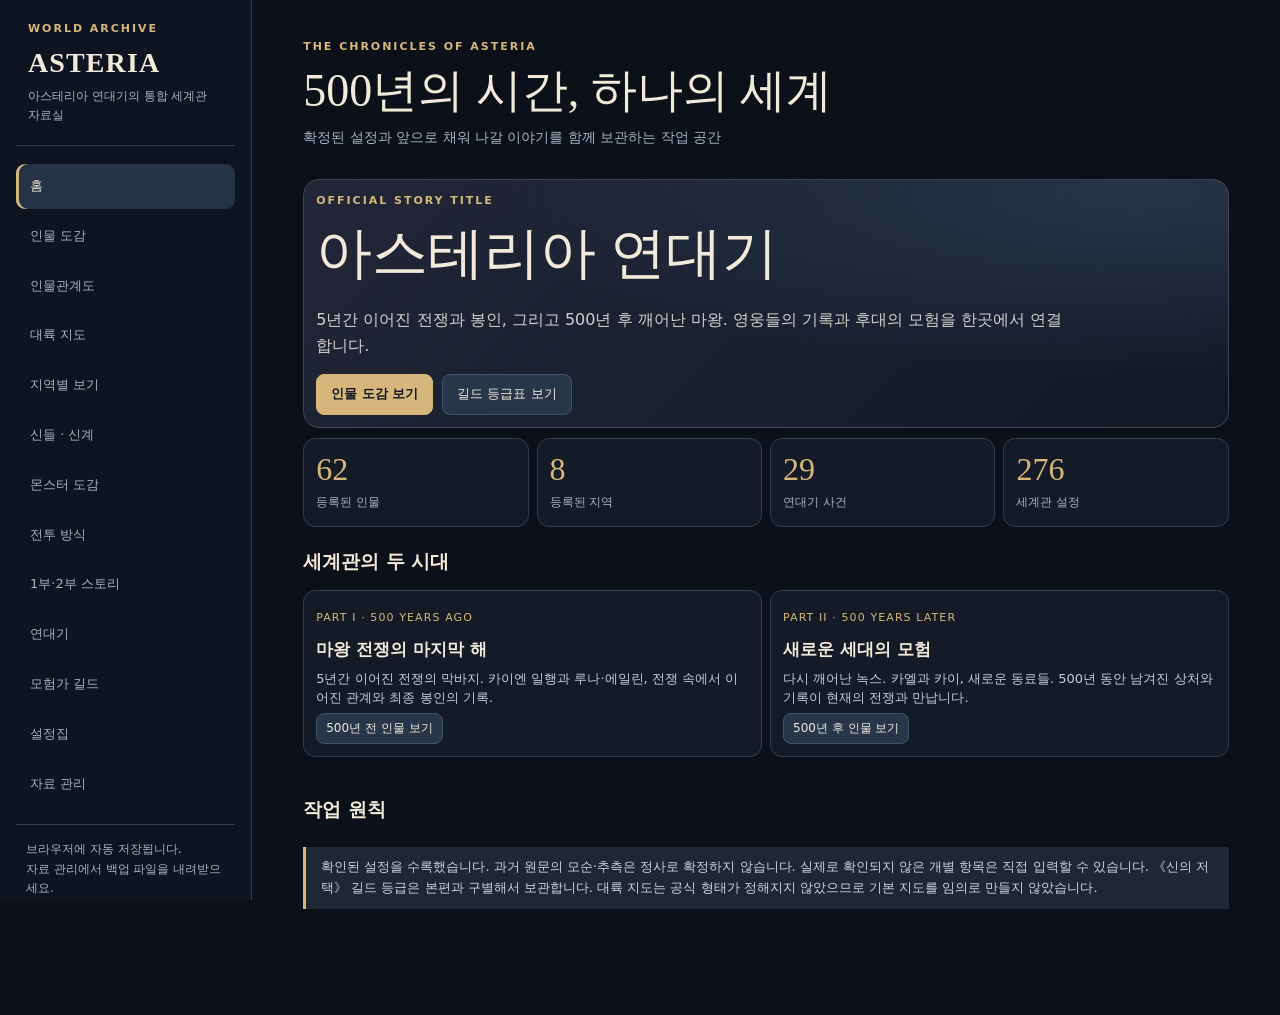
==== pc/index.html @ f77a3632 "Publish the desktop Asteria archive" ====
<!doctype html><html lang="ko"><head><meta charset="utf-8"><meta name="viewport" content="width=device-width,initial-scale=1"><title>아스테리아 연대기 · 세계관 아카이브</title><style>
:root{--bg:#0c1018;--panel:#141b27;--panel2:#192333;--line:#303d50;--ink:#f1e9d9;--muted:#a5b1c0;--gold:#d6b77a;--blue:#8eafd9;--danger:#eab0aa}*{box-sizing:border-box}body{margin:0;background:var(--bg);color:var(--ink);font-family:Inter,Pretendard,'Noto Sans KR',system-ui,sans-serif;line-height:1.6}button,input,textarea,select{font:inherit}button{cursor:pointer}button:focus-visible,input:focus-visible,textarea:focus-visible,select:focus-visible{outline:2px solid var(--gold);outline-offset:2px}.app{display:grid;grid-template-columns:252px minmax(0,1fr);min-height:100vh}.sidebar{position:sticky;top:0;height:100vh;border-right:1px solid var(--line);background:#0f1520;padding:28px 16px;display:flex;flex-direction:column;gap:18px}.brand{padding:10px 12px 20px;border-bottom:1px solid var(--line)}.brand small,.eyebrow{display:block;color:var(--gold);letter-spacing:.18em;font-size:11px;font-weight:700}.brand h1{font:700 28px/1.25 Georgia,serif;letter-spacing:.04em;margin:8px 0}.brand p{color:var(--muted);font-size:12px;margin:0}.nav{display:grid;gap:5px}.nav button{border:0;border-radius:9px;background:transparent;color:var(--muted);text-align:left;padding:12px 14px}.nav button:hover,.nav button.active{color:var(--ink);background:#263246}.nav button.active{box-shadow:inset 3px 0 var(--gold)}.sidebar-foot{margin-top:auto;color:var(--muted);font-size:12px;padding:15px 10px;border-top:1px solid var(--line)}main{padding:38px clamp(20px,4vw,66px) 90px;min-width:0;max-width:1700px;width:100%;margin:auto}.top{display:flex;justify-content:space-between;align-items:flex-start;gap:20px;margin-bottom:30px}.top h2{font:500 clamp(30px,4vw,46px)/1.23 Georgia,'Noto Serif KR',serif;margin:8px 0 8px}.top p{color:var(--muted);margin:0;font-size:14px}.actions,.tools{display:flex;flex-wrap:wrap;align-items:center;gap:9px}.btn{background:#293549;border:1px solid #43526b;color:var(--ink);border-radius:8px;padding:9px 14px;font-size:13px}.btn:hover{border-color:var(--gold)}.btn.primary{background:var(--gold);border-color:var(--gold);color:#151922;font-weight:750}.btn.danger{color:var(--danger);border-color:#83575a}.btn.small{padding:5px 9px;font-size:12px}.hero{padding:clamp(25px,4vw,55px);border:1px solid #424250;border-radius:16px;background:radial-gradient(ellipse at 90% 5%,#28344a,transparent 55%),linear-gradient(135deg,#222637,#121a26);margin-bottom:24px}.hero h3{font:500 clamp(30px,4.5vw,56px)/1.34 Georgia,'Noto Serif KR',serif;max-width:820px;margin:15px 0}.hero p{color:#d3cfcb;max-width:760px}.stats,.cards{display:grid;grid-template-columns:repeat(4,minmax(0,1fr));gap:14px}.stat,.panel,.char-card,.list-card{background:var(--panel);border:1px solid var(--line);border-radius:12px}.stat{padding:20px}.stat strong{display:block;color:var(--gold);font:500 32px Georgia,serif}.stat span{font-size:12px;color:var(--muted)}.section-head{display:flex;gap:12px;justify-content:space-between;align-items:center;margin:34px 0 15px}.section-head h3{font-size:19px;margin:0;font-weight:650}.section-head p{font-size:12px;color:var(--muted);margin:0}.panel{padding:22px;margin-bottom:18px}.two{display:grid;grid-template-columns:1fr 1fr;gap:16px}.three{display:grid;grid-template-columns:repeat(3,minmax(0,1fr));gap:16px}.minor{color:var(--muted);font-size:13px}.kicker{color:var(--gold);letter-spacing:.1em;font-size:11px}.panel h4,.list-card h4{margin:5px 0 9px;font-size:17px}.panel p,.list-card p{margin:5px 0;color:#c6cdd6;font-size:13px;white-space:pre-wrap}.list-card{padding:18px}.list-card .meta{color:var(--blue);font-size:12px}.search{width:min(450px,100%);background:#111923;border:1px solid var(--line);color:var(--ink);border-radius:9px;padding:11px 14px}.filter{background:#111923;color:var(--ink);border:1px solid var(--line);padding:10px;border-radius:9px}.character-grid{display:grid;grid-template-columns:repeat(auto-fill,minmax(225px,1fr));gap:16px}.char-card{overflow:hidden;cursor:pointer;transition:transform .18s,border-color .18s}.char-card:hover{transform:translateY(-3px);border-color:var(--gold)}.portrait{height:240px;background:linear-gradient(145deg,#293952,#101620);display:grid;place-items:center;overflow:hidden;color:#8e9eb1;font:400 55px Georgia,serif}.portrait img{width:100%;height:100%;object-fit:cover}.char-body{padding:16px}.char-body h4{margin:7px 0;font-size:17px}.char-body p{margin:4px 0;color:var(--muted);font-size:12px}.chips{display:flex;gap:6px;flex-wrap:wrap}.chip{display:inline-flex;border:1px solid #4b5870;border-radius:5px;color:#cbd7e7;padding:2px 7px;font-size:11px}.chip.gold{border-color:#73654f;color:var(--gold)}.map-stage{position:relative;min-height:420px;border:1px dashed #59677b;border-radius:12px;overflow:hidden;background:radial-gradient(#203044 1px,transparent 1px) 0 0/25px 25px,#111b28;display:flex;justify-content:center;align-items:center}.map-stage img.map-image{width:100%;display:block;height:auto;max-height:760px;object-fit:contain}.map-stage.empty{min-height:490px}.map-hint{text-align:center;color:var(--muted);padding:30px;pointer-events:none}.map-hint strong{display:block;color:var(--ink);font-size:20px}.pin{position:absolute;transform:translate(-50%,-100%);border:1px solid #eee0c1;background:#d5b77a;color:#15202d;border-radius:20px 20px 20px 3px;padding:6px 10px;font-weight:700;font-size:12px;white-space:nowrap;max-width:190px;overflow:hidden;text-overflow:ellipsis;z-index:2}.pin:hover{background:#fff0c5}.map-stage.add-pin{cursor:crosshair}.map-wrap{position:relative}.map-caption{font-size:12px;color:var(--muted);margin:9px 0}.table-scroll{overflow:auto}.ranks{border-collapse:collapse;width:100%;min-width:620px}.ranks th,.ranks td{padding:12px 14px;border-bottom:1px solid var(--line);text-align:left;font-size:13px}.ranks th{color:var(--gold);font-size:12px;background:#1c2738}.ranks tr:hover td{background:#1b2737}.rank{font-weight:750;color:var(--gold);font-family:Georgia,serif}.hint{border-left:3px solid var(--gold);padding:10px 15px;background:#1e2734;color:#cbd3dc;font-size:13px;margin:16px 0}.detail-hero{display:grid;grid-template-columns:270px minmax(0,1fr);gap:24px}.detail-hero .portrait{height:360px;border-radius:10px}.field{display:grid;grid-template-columns:110px 1fr;gap:10px;border-bottom:1px solid var(--line);padding:9px 0;font-size:13px}.field b{color:var(--muted);font-weight:500}.field span{white-space:pre-wrap}.text-areas{display:grid;grid-template-columns:repeat(2,minmax(0,1fr));gap:14px;margin-top:18px}.text-areas .panel{margin:0}dialog{width:min(740px,calc(100vw - 24px));max-height:90vh;overflow:auto;border:1px solid #596781;border-radius:14px;background:#151d2a;color:var(--ink);padding:25px}dialog::backdrop{background:#000b;backdrop-filter:blur(3px)}dialog h3{font-size:22px;margin:0 0 16px}form .form-grid{display:grid;grid-template-columns:1fr 1fr;gap:13px}.form-field{display:flex;flex-direction:column;gap:6px;font-size:12px;color:#c6d0df}.form-field.wide{grid-column:1/-1}.form-field input,.form-field textarea,.form-field select{width:100%;border:1px solid #47556b;background:#0f1621;color:var(--ink);padding:10px;border-radius:8px}.form-field textarea{resize:vertical;min-height:90px}.dialog-actions{display:flex;justify-content:flex-end;gap:8px;margin-top:20px}.file-label{display:inline-flex;align-items:center;gap:8px}.file-label input{display:none}.empty-state{padding:55px 20px;border:1px dashed var(--line);color:var(--muted);text-align:center;border-radius:12px}.flash{position:fixed;bottom:20px;right:20px;background:#35475d;border:1px solid #b8c5d7;color:white;padding:12px 18px;border-radius:8px;z-index:100;max-width:370px;box-shadow:0 8px 30px #0008}.hide{display:none!important}@media(max-width:1050px){.app{grid-template-columns:1fr}.sidebar{position:static;height:auto;padding:12px 18px}.brand{padding:5px 0 12px}.brand h1{font-size:21px}.nav{display:flex;overflow:auto}.nav button{white-space:nowrap;padding:9px 12px}.sidebar-foot{display:none}main{padding:26px 18px 70px}.stats{grid-template-columns:repeat(2,1fr)}}@media(max-width:700px){.top{display:block}.top .actions{margin-top:16px}.two,.three,.text-areas,.detail-hero{grid-template-columns:1fr}.detail-hero .portrait{height:300px}.stats{gap:8px}.stat{padding:13px}.character-grid{grid-template-columns:repeat(2,minmax(0,1fr));gap:9px}.portrait{height:175px}.char-body{padding:10px}.char-body h4{font-size:14px}form .form-grid{grid-template-columns:1fr}.map-stage.empty{min-height:330px}}
.concept-tag{display:none!important;font-size:10px;color:#69727f;display:block;padding:3px 0 6px}.detail-hero .concept-tag{grid-column:2}.char-card .concept-tag{font-size:9px}.portrait img{width:100%;height:100%;object-fit:cover}.map-caption strong{color:#9c6130}.family-note{font-size:12px;color:#657079}.country-label{font-size:12px;color:var(--gold)!important;margin-top:4px!important} .char-card .portrait img{display:block}.list-card p{white-space:pre-wrap}.panel h3{margin:4px 0 12px;font-size:21px}.nav button{font-size:13px} .char-card .char-body p{white-space:pre-wrap}
/* Illustrated continent map labels */
#mapStage .atlas-map-label{position:absolute;transform:translate(-50%,-50%);z-index:2;pointer-events:none;display:flex;flex-direction:column;align-items:center;min-width:105px;max-width:190px;padding:7px 11px;border:1px solid rgba(245,216,150,.85);border-radius:8px;background:rgba(12,28,38,.84);box-shadow:0 4px 16px rgba(0,0,0,.45);color:#fff5d7;text-align:center;backdrop-filter:blur(3px)}
#mapStage .atlas-map-label strong{font-size:clamp(10px,1.25vw,17px);font-weight:800;letter-spacing:-.03em;line-height:1.25}
#mapStage .atlas-map-label small{font-size:clamp(8px,.85vw,11px);opacity:.82;line-height:1.3;margin-top:3px}
@media(max-width:700px){#mapStage .atlas-map-label{min-width:55px;max-width:80px;padding:3px 4px;border-radius:4px}#mapStage .atlas-map-label strong{font-size:8px}#mapStage .atlas-map-label small{display:none}}
.atlas-neighbor-line{position:absolute;inset:0;width:100%;height:100%;z-index:1;pointer-events:none}.atlas-map-label{z-index:3!important}
.city-atlas{margin-top:13px;padding:13px;border:1px solid rgba(200,190,160,.22);border-radius:10px;background:rgba(0,0,0,.12)}.city-grid{display:grid;grid-template-columns:repeat(auto-fit,minmax(190px,1fr));gap:9px;margin-top:10px}.city-tile{padding:12px;border:1px solid rgba(200,190,160,.18);border-radius:8px;background:rgba(255,255,255,.025)}.city-tile strong{display:block;font-size:15px}.city-tile small{display:block;margin:4px 0 8px;color:var(--gold)}.city-tile p{margin:0;font-size:12px;line-height:1.6}.atlas-city-list{display:grid;grid-template-columns:repeat(auto-fit,minmax(310px,1fr));gap:12px}.atlas-city-list .panel{margin:0}.atlas-city-list .city-grid{grid-template-columns:repeat(auto-fit,minmax(160px,1fr))}
.atlas-map-link{pointer-events:auto!important;appearance:none;cursor:pointer;font:inherit;color:inherit;border:1px solid rgba(247,220,162,.7);background:rgba(18,26,28,.88);padding:7px 10px;z-index:5;max-width:150px;text-align:center;transition:transform .15s,background .15s}.atlas-map-link:hover,.atlas-map-link:focus-visible{transform:translate(-50%,-50%) scale(1.08);background:#283b3b;outline:2px solid #e9c88a}.atlas-map-link strong{display:block}.atlas-map-link small{display:block;font-size:10px}.atlas-city-list .panel button{margin-top:10px}@media(max-width:650px){.atlas-map-link{padding:4px 5px;max-width:100px;font-size:10px}.atlas-map-link small{display:none}}

/* 카르반 도시별 상세 현황 — 기존 국가별 카드 그리드 유지 */
.city-provenance{font-size:12px;line-height:1.7;opacity:.82;margin:9px 0 2px}
.city-facts{display:grid;gap:8px;margin-top:12px;padding-top:10px;border-top:1px solid rgba(200,190,160,.18)}
.city-fact{display:flex;flex-direction:column;gap:3px;font-size:12px;line-height:1.65}
.city-fact b{color:var(--gold);font-size:11px;font-weight:650}
.city-fact span{overflow-wrap:anywhere}

/* 리엔느는 독립 엘프 마을의 옛터이며 국가가 아니다. */
#mapStage .atlas-ruin-label{border:1px dashed rgba(172,213,159,.9);background:rgba(11,35,22,.86);color:#c9e3c2;min-width:98px;max-width:146px;z-index:6!important}
#mapStage .atlas-ruin-label strong{font-size:clamp(10px,1.1vw,14px)}
.independent-ruins{border-color:rgba(149,190,148,.45)!important}
.independent-ruins h3{color:#c9e3c2}
.city-facts{display:grid;gap:8px;margin-top:12px;padding-top:10px;border-top:1px solid rgba(200,190,160,.18)}
.city-fact{display:flex;flex-direction:column;gap:3px;font-size:12px;line-height:1.65}
.city-fact b{color:var(--gold);font-size:11px;font-weight:650}
.city-fact span{overflow-wrap:anywhere}
</style><style id="relationship-styles">
.rel-toolbar{display:flex;flex-wrap:wrap;gap:10px;align-items:center;margin:14px 0}.rel-toolbar select,.rel-toolbar input{background:#192333;color:#f1e9d9;border:1px solid #44536a;border-radius:8px;padding:9px;max-width:260px}.rel-canvas{position:relative;min-height:530px;overflow:auto;border:1px solid #34445c;border-radius:14px;background:radial-gradient(circle at 50% 30%,#1b2c43,#0c1422 75%);margin:14px 0}.rel-board{position:relative;min-width:800px;min-height:530px}.rel-lines{position:absolute;inset:0;width:100%;height:100%;pointer-events:none}.rel-node{position:absolute;width:146px;min-height:78px;transform:translate(-50%,-50%);padding:9px 7px;text-align:center;background:#172538;border:1px solid #b69a67;border-radius:12px;box-shadow:0 6px 20px #0008;cursor:pointer;color:#f4e9d4}.rel-node img{width:38px;height:38px;object-fit:cover;border-radius:50%;display:block;margin:0 auto 4px}.rel-node strong{display:block;font-size:12px;line-height:1.3}.rel-node small{display:block;color:#aabbd0;font-size:10px}.rel-node:hover{border-color:#ffe0a3;background:#263b57}.rel-records{display:grid;grid-template-columns:repeat(auto-fit,minmax(260px,1fr));gap:10px}.rel-record{border:1px solid #34445c;border-radius:10px;padding:12px;background:#151f2f}.rel-record p{margin:5px 0;color:#b6c4d5;font-size:13px}.rel-record button{margin:4px 5px 0 0}.rel-empty{padding:30px;text-align:center;color:#aabbd0}.rel-legend{color:#c5b99f;font-size:12px;margin-top:8px}
</style><style id="archive-density-20261123">
:root{--archive-density:1} .main,.content,main{max-width:none!important} .panel,.card,.stat,.hero{padding:12px!important} .grid,.cards,.stats,.two{gap:8px!important} .panel p,.card p{line-height:1.46!important;margin:5px 0!important} h1,h2,h3,h4{margin-top:7px!important;margin-bottom:7px!important} .section-title,.section-head{margin:12px 0 7px!important} .hero{margin-bottom:10px!important} .stats{margin:10px 0!important} .sidebar{padding-top:10px!important} .app{gap:0!important} button{min-height:30px} @media(max-width:720px){.panel,.card{padding:10px!important}}
</style><style>.monster-tools{display:flex;gap:8px;align-items:center;flex-wrap:wrap;margin:8px 0 12px}.monster-tools input{min-width:220px;flex:1;background:#192333;color:#f1e9d9;border:1px solid #475569;border-radius:8px;padding:9px}.monster-tools select{background:#192333;color:#f1e9d9;border:1px solid #475569;border-radius:8px;padding:9px}.monster-grid{display:grid;grid-template-columns:repeat(auto-fill,minmax(250px,1fr));gap:9px}.monster-card{background:#141b27;border:1px solid #344155;border-radius:10px;padding:13px}.monster-card h3{font-size:17px;margin:5px 0 8px;color:#f1e9d9}.monster-card p{font-size:12px;margin:5px 0;line-height:1.5}.monster-card b{color:#d6b77a}.monster-heading{display:flex;justify-content:space-between;gap:8px}.monster-no{color:#a5b1c0;font-size:11px}.monster-grade{color:#f4db9e;background:#273448;padding:2px 8px;border-radius:5px;font-size:11px}.culture-box{padding:10px 12px;margin:8px 0;background:#192333;border-left:3px solid #d6b77a;border-radius:6px}.culture-box p{margin:5px 0;font-size:13px}.culture-box b{color:#d6b77a}.map-image{object-fit:contain!important}</style><style>.monster-grid{grid-template-columns:repeat(auto-fill,minmax(290px,1fr))!important;gap:9px!important}.monster-detail-card{padding:14px!important}.monster-detail-card h3{margin:5px 0 8px!important}.monster-detail-card p{margin:5px 0!important}.monster-facts{display:grid;grid-template-columns:1fr 1fr;gap:4px 9px;margin-top:9px}.monster-facts span{font-size:12px;line-height:1.5;color:var(--muted);border-top:1px solid var(--line);padding-top:4px;overflow-wrap:anywhere}.monster-facts span b{color:var(--gold);display:block;font-size:11px}.monster-facts span:nth-last-child(-n+2){grid-column:span 2}@media(max-width:650px){.monster-facts{grid-template-columns:1fr}.monster-facts span:nth-last-child(-n+2){grid-column:auto}}</style><style>
:root{--bestiary-ink:#f4ebd7;--bestiary-gold:#d7b678}
.monster-grid{grid-template-columns:repeat(auto-fill,minmax(285px,1fr));gap:15px!important}
.monster-detail-card{padding:0!important;overflow:hidden;border-radius:15px!important;background:linear-gradient(145deg,#19242b,#111b23)!important;border:1px solid #47514f!important;box-shadow:0 12px 26px #0004;transition:transform .2s,box-shadow .2s}
.monster-detail-card:hover{transform:translateY(-3px);box-shadow:0 18px 34px #0007}
.monster-detail-card>.monster-heading,.monster-detail-card>h3,.monster-detail-card>.monster-hab,.monster-detail-card>p,.monster-detail-card>.monster-facts{margin-left:15px!important;margin-right:15px!important}
.monster-detail-card>.monster-facts{margin-bottom:16px!important}
.monster-art{position:relative;width:100%;aspect-ratio:1.5;overflow:hidden;background:#26333b}
.monster-art img{display:block;width:100%;height:100%;object-fit:cover}
.monster-art-note{position:absolute;bottom:8px;right:8px;padding:4px 8px;background:#0b1722c9;color:#e9ddc5;font-size:10px;border-radius:5px}
.monster-detail-card h3{font-size:19px!important;color:var(--bestiary-ink);margin-top:9px!important}
.monster-facts{display:grid!important;grid-template-columns:1fr 1fr;gap:7px!important}
.monster-facts>span{background:#ffffff09;border:1px solid #ffffff14;border-radius:7px;padding:8px;line-height:1.55}
.monster-facts b{display:block;color:var(--bestiary-gold);font-size:11px;margin-bottom:4px}
@media(max-width:640px){.monster-grid{grid-template-columns:1fr}.monster-facts{grid-template-columns:1fr 1fr}}
</style></head><body><div class="app"><aside class="sidebar"><div class="brand"><small>WORLD ARCHIVE</small><h1>ASTERIA</h1><p>아스테리아 연대기의 통합 세계관 자료실</p></div><nav id="nav" class="nav"></nav><div class="sidebar-foot">브라우저에 자동 저장됩니다.<br>자료 관리에서 백업 파일을 내려받으세요.</div></aside><main id="main"></main></div><dialog id="editor"></dialog><input type="file" id="godImageFile" accept="image/*" style="display:none">
<input id="charImageFile" type="file" accept="image/*" hidden><input id="mapImageFile" type="file" accept="image/*" hidden><input id="restoreFile" type="file" accept="application/json,.json" hidden><div id="flash" class="flash hide"></div><script src="assets/js/app.js"></script></body></html>
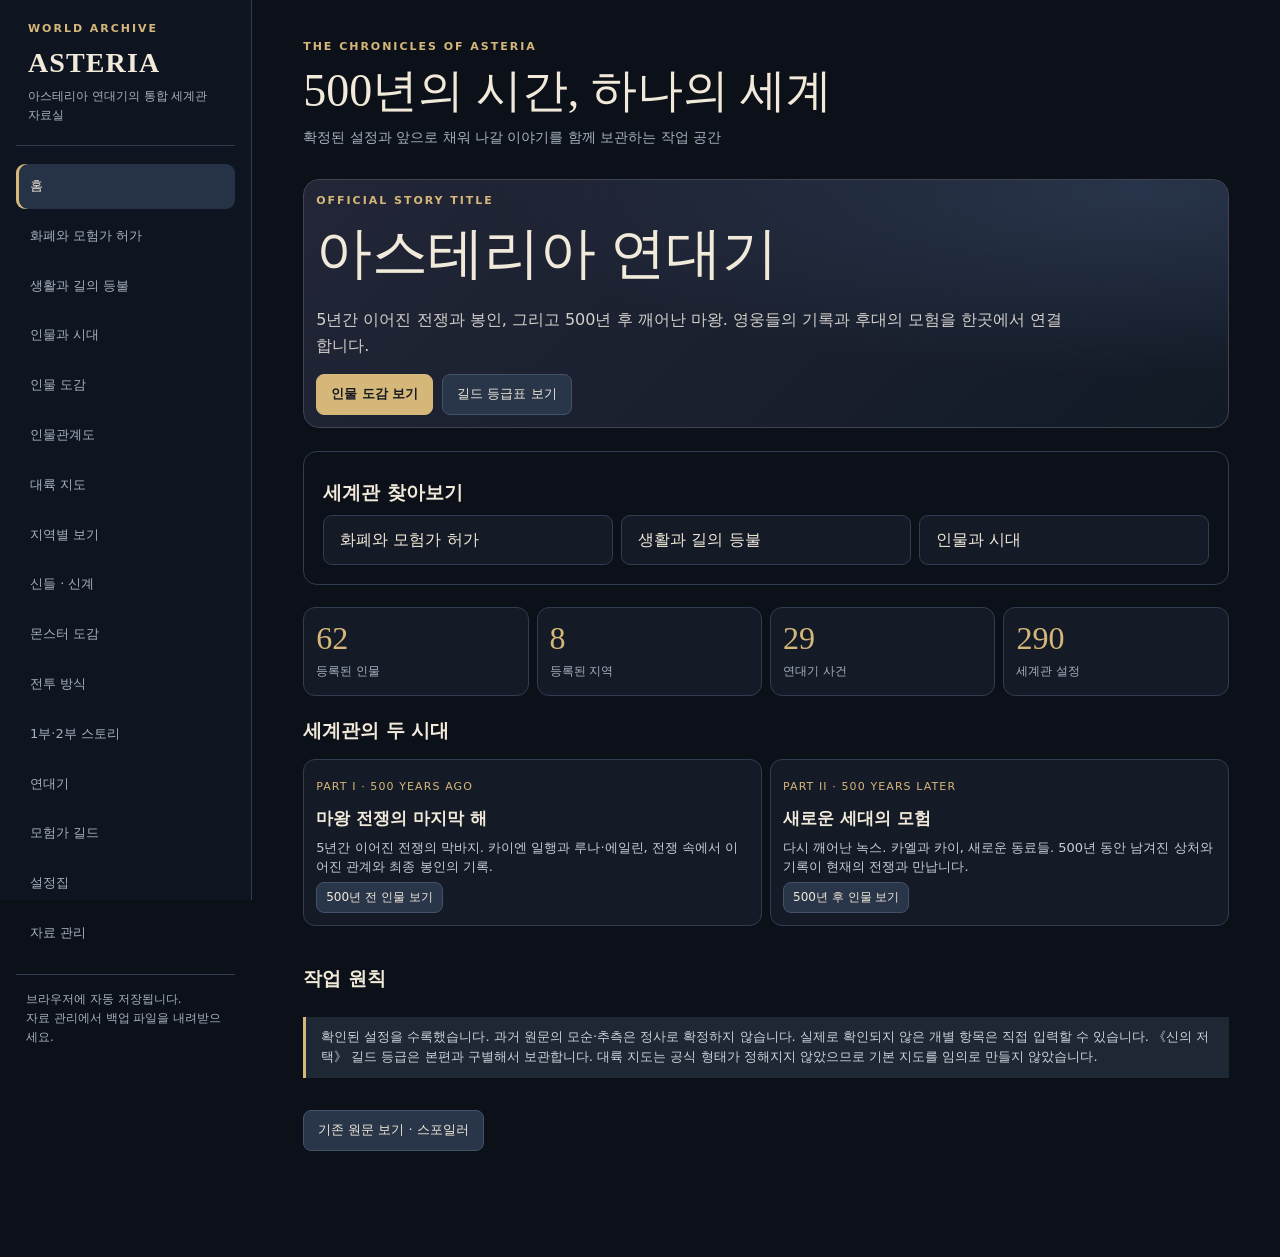
==== commit 62d5ae38: "독자용 세계관 목차, 생활 제도와 인물 설정 반영" ====
--- a/pc/index.html
+++ b/pc/index.html
@@ -45,5 +45,5 @@
 .monster-facts>span{background:#ffffff09;border:1px solid #ffffff14;border-radius:7px;padding:8px;line-height:1.55}
 .monster-facts b{display:block;color:var(--bestiary-gold);font-size:11px;margin-bottom:4px}
 @media(max-width:640px){.monster-grid{grid-template-columns:1fr}.monster-facts{grid-template-columns:1fr 1fr}}
-</style></head><body><div class="app"><aside class="sidebar"><div class="brand"><small>WORLD ARCHIVE</small><h1>ASTERIA</h1><p>아스테리아 연대기의 통합 세계관 자료실</p></div><nav id="nav" class="nav"></nav><div class="sidebar-foot">브라우저에 자동 저장됩니다.<br>자료 관리에서 백업 파일을 내려받으세요.</div></aside><main id="main"></main></div><dialog id="editor"></dialog><input type="file" id="godImageFile" accept="image/*" style="display:none">
-<input id="charImageFile" type="file" accept="image/*" hidden><input id="mapImageFile" type="file" accept="image/*" hidden><input id="restoreFile" type="file" accept="application/json,.json" hidden><div id="flash" class="flash hide"></div><script src="assets/js/app.js"></script></body></html>
+</style><link rel="stylesheet" href="../assets/css/chronicle-guide.css"></head><body><div class="app"><aside class="sidebar"><div class="brand"><small>WORLD ARCHIVE</small><h1>ASTERIA</h1><p>아스테리아 연대기의 통합 세계관 자료실</p></div><nav id="nav" class="nav"></nav><div class="sidebar-foot">브라우저에 자동 저장됩니다.<br>자료 관리에서 백업 파일을 내려받으세요.</div></aside><main id="main"></main></div><dialog id="editor"></dialog><input type="file" id="godImageFile" accept="image/*" style="display:none">
+<input id="charImageFile" type="file" accept="image/*" hidden><input id="mapImageFile" type="file" accept="image/*" hidden><input id="restoreFile" type="file" accept="application/json,.json" hidden><div id="flash" class="flash hide"></div><script src="assets/js/app.js"></script><script src="../assets/js/chronicle-guide.js"></script></body></html>
--- a/assets/css/chronicle-guide.css
+++ b/assets/css/chronicle-guide.css
@@ -0,0 +1,11 @@
+.guide-index{margin:1.4rem 0;padding:1.2rem;border:1px solid var(--line,#566273);border-radius:14px}
+.guide-index h3,.guide-reading h3{margin:0 0 .8rem}
+.guide-index>div{display:grid;grid-template-columns:repeat(auto-fit,minmax(min(100%,12rem),1fr));gap:.55rem}
+.guide-link{font:inherit;color:inherit;background:transparent;border:1px solid var(--line,#687789);border-radius:9px;padding:.7em 1em;min-height:44px;text-align:left;cursor:pointer}
+.guide-link:hover,.guide-link:focus-visible{border-color:currentColor}
+.guide-reading{margin:.85rem 0;max-width:78ch;line-height:1.8;word-break:keep-all;overflow-wrap:anywhere}
+#main .guide-reading p{margin:.4rem 0!important;line-height:1.85!important}
+#main .guide-reading{padding:clamp(1rem,2.5vw,1.65rem)!important}
+.guide-index>div button{text-align:start;background:var(--panel);color:var(--ink)}
+.guide-footer{margin:2rem 0 1rem}
+#main .text-areas .panel p,#main .list-card p{line-height:1.8;overflow-wrap:anywhere}
